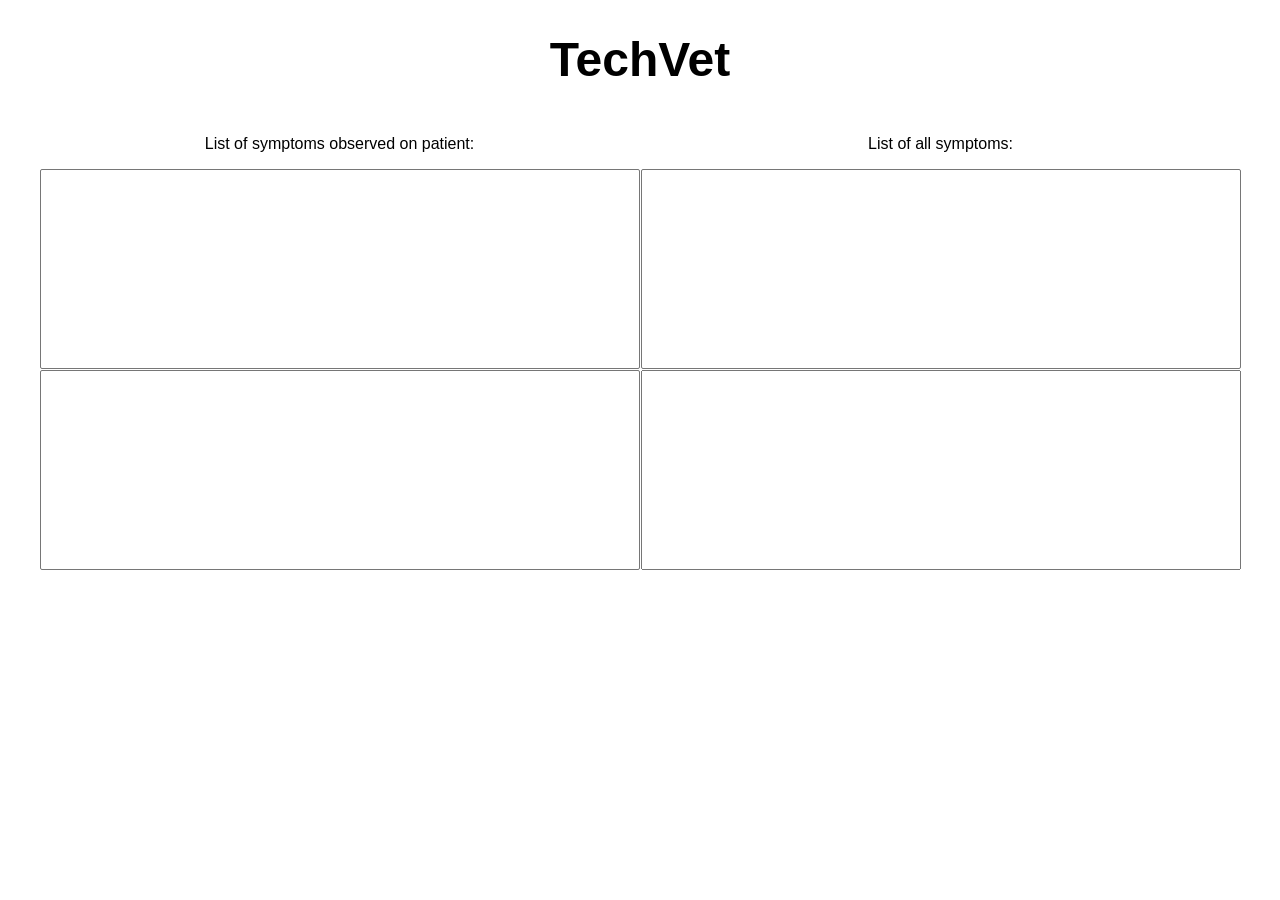
==== index.html @ 87806de2 "[WEB] Now works for mobile as well" ====
<!DOCTYPE html>
<html>
    <head>
        <link rel="stylesheet" href="app.css"/>
    </head>
    <body onload="startUp()">
        <h1>TechVet</h1>

        <style>
        @media only screen and (max-width: 1200px)
        {
            #desktop 
            {
                display: none;
            }
        }

        @media only screen and (min-width: 1000px)
        {
            #mobile
            {
                display: none;
            }
        }
        </style>

        <div id="desktop" class="desktop_page">
            <!-- First column with first and third select elements and the text box -->
            <div class="column">
                <div class="title">
                    <p>List of symptoms observed on patient:</p>
                </div>
                <div class="list">
                    <select name="o_symptoms" id="o_symptoms" multiple></select>
                </div>
                <div class="list">
                    <select name="common_causers" id="common_causers" multiple></select>
                </div>
            </div>
            <!-- Second column with second select element -->
            <div class="column">
                <div class="title">
                    <p>List of all symptoms:</p>
                </div>
                <div class="list">
                    <select name="a_symptoms" id="a_symptoms" multiple></select>
                </div>
                <div class="output">
                    <textarea id="text_output" readonly></textarea>
                </div>
            </div>
        </div>

        <!-- MOBILE -->
        <div id="mobile" class="mobile_page">
            <div class="mobile_column">
                <!-- Second column with second select element -->
                <div class="mobile_title">
                    <p>List of all symptoms:</p>
                </div>
                <div class="mobile_list">
                    <select name="mobile_a_symptoms" id="mobile_a_symptoms" multiple></select>
                </div>
                <div class="mobile_output">
                    <textarea id="mobile_o_symptoms" readonly></textarea>
                </div>
                <div class="mobile_output">
                    <textarea id="mobile_common_causers" readonly></textarea>
                </div>
            </div>
        </div>

    </body>
    <script src="app.js"></script>
</html>
---- app.css ----
/* app.css */
body {
    font-family: Arial, sans-serif;
}

h1 {
    text-align: center;
    font-size:48px;
}

.desktop_page {
    display: flex;
    justify-content: center;
    gap: 1px;
}

.column {
    display: flex;
    flex-direction: column;
    align-items: center;
}

.list select {
    width: 600px;
    height: 200px;
}

.output textarea{
    width: 600px; 
    height: 200px;
    box-sizing: border-box;
    text-align: center;
    overflow-y: auto; /* Add scroll if content overflows */
    resize: none;
}

/* MOBILE */

.mobile_page {
    display: flex;
    justify-content: center;
    gap: 5px;
}

.mobile_column
{
    display: flex;
    flex-direction: column;
    align-items: center;
}

.mobile_title
{
    font-size: 36px;
}

.mobile_list select {
    width: 800px;
    height: 200px;
    text-align: center;
    font-size: 48px;
}

.mobile_output textarea{
    width: 800px; 
    height: 600px;
    box-sizing: border-box;
    text-align: left;
    overflow-y: auto; /* Add scroll if content overflows */
    resize: none;
    font-size: 18px;
}
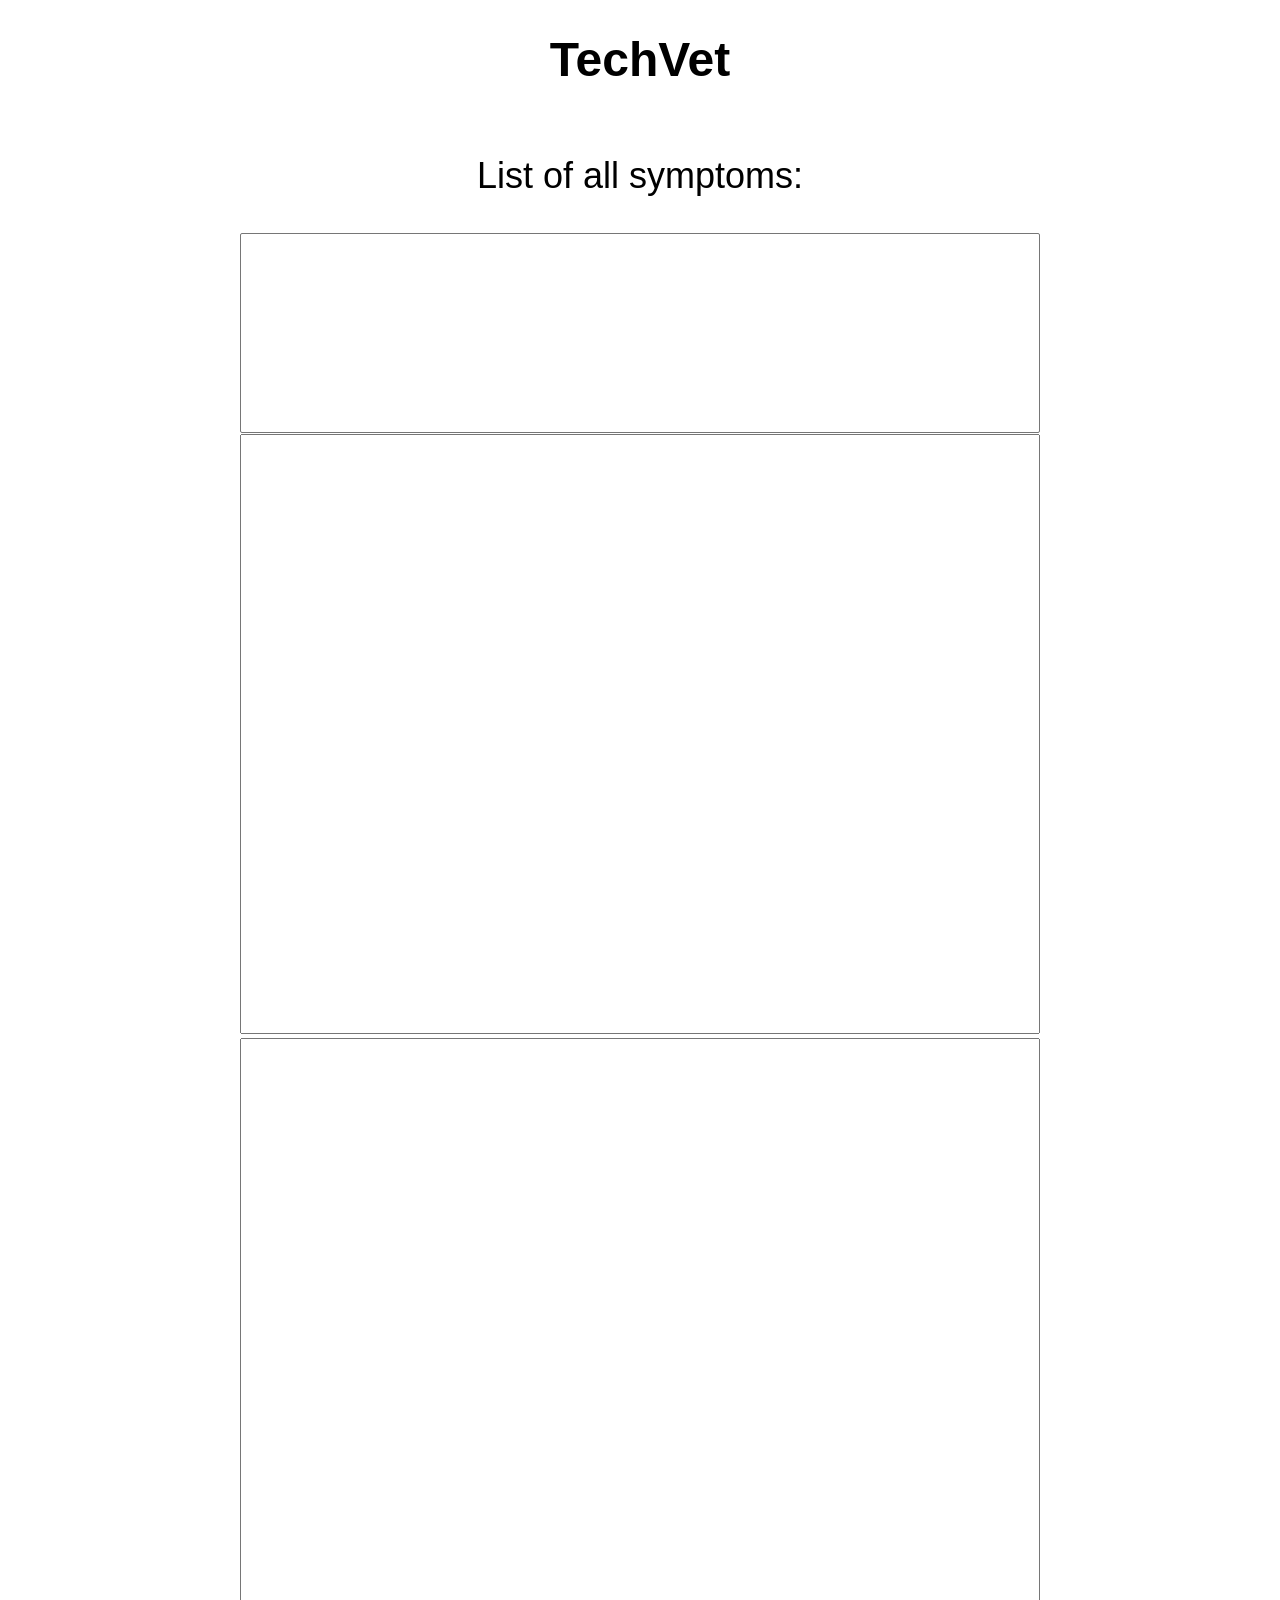
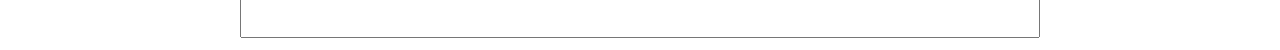
==== commit d2dc3bd6: "Removing desktop version" ====
--- a/index.html
+++ b/index.html
@@ -6,39 +6,9 @@
     <body onload="startUp()">
         <h1>TechVet</h1>
 
-        <style>
-        @media only screen and (max-width: 1200px)
-        {
-            #desktop 
-            {
-                display: none;
-            }
-        }
-
-        @media only screen and (min-width: 1000px)
-        {
-            #mobile
-            {
-                display: none;
-            }
-        }
-        </style>
-
-        <div id="desktop" class="desktop_page">
-            <!-- First column with first and third select elements and the text box -->
+        <div id="page" class="page">
             <div class="column">
-                <div class="title">
-                    <p>List of symptoms observed on patient:</p>
-                </div>
-                <div class="list">
-                    <select name="o_symptoms" id="o_symptoms" multiple></select>
-                </div>
-                <div class="list">
-                    <select name="common_causers" id="common_causers" multiple></select>
-                </div>
-            </div>
-            <!-- Second column with second select element -->
-            <div class="column">
+                <!-- Second column with second select element -->
                 <div class="title">
                     <p>List of all symptoms:</p>
                 </div>
@@ -46,26 +16,10 @@
                     <select name="a_symptoms" id="a_symptoms" multiple></select>
                 </div>
                 <div class="output">
-                    <textarea id="text_output" readonly></textarea>
+                    <textarea id="o_symptoms" readonly></textarea>
                 </div>
-            </div>
-        </div>
-
-        <!-- MOBILE -->
-        <div id="mobile" class="mobile_page">
-            <div class="mobile_column">
-                <!-- Second column with second select element -->
-                <div class="mobile_title">
-                    <p>List of all symptoms:</p>
-                </div>
-                <div class="mobile_list">
-                    <select name="mobile_a_symptoms" id="mobile_a_symptoms" multiple></select>
-                </div>
-                <div class="mobile_output">
-                    <textarea id="mobile_o_symptoms" readonly></textarea>
-                </div>
-                <div class="mobile_output">
-                    <textarea id="mobile_common_causers" readonly></textarea>
+                <div class="output">
+                    <textarea id="common_causers" readonly></textarea>
                 </div>
             </div>
         </div>
--- a/app.css
+++ b/app.css
@@ -8,60 +8,32 @@
     font-size:48px;
 }
 
-.desktop_page {
-    display: flex;
-    justify-content: center;
-    gap: 1px;
-}
-
-.column {
-    display: flex;
-    flex-direction: column;
-    align-items: center;
-}
-
-.list select {
-    width: 600px;
-    height: 200px;
-}
-
-.output textarea{
-    width: 600px; 
-    height: 200px;
-    box-sizing: border-box;
-    text-align: center;
-    overflow-y: auto; /* Add scroll if content overflows */
-    resize: none;
-}
-
-/* MOBILE */
-
-.mobile_page {
+.page {
     display: flex;
     justify-content: center;
     gap: 5px;
 }
 
-.mobile_column
+.column
 {
     display: flex;
     flex-direction: column;
     align-items: center;
 }
 
-.mobile_title
+.title
 {
     font-size: 36px;
 }
 
-.mobile_list select {
+.list select {
     width: 800px;
     height: 200px;
     text-align: center;
     font-size: 48px;
 }
 
-.mobile_output textarea{
+.output textarea{
     width: 800px; 
     height: 600px;
     box-sizing: border-box;
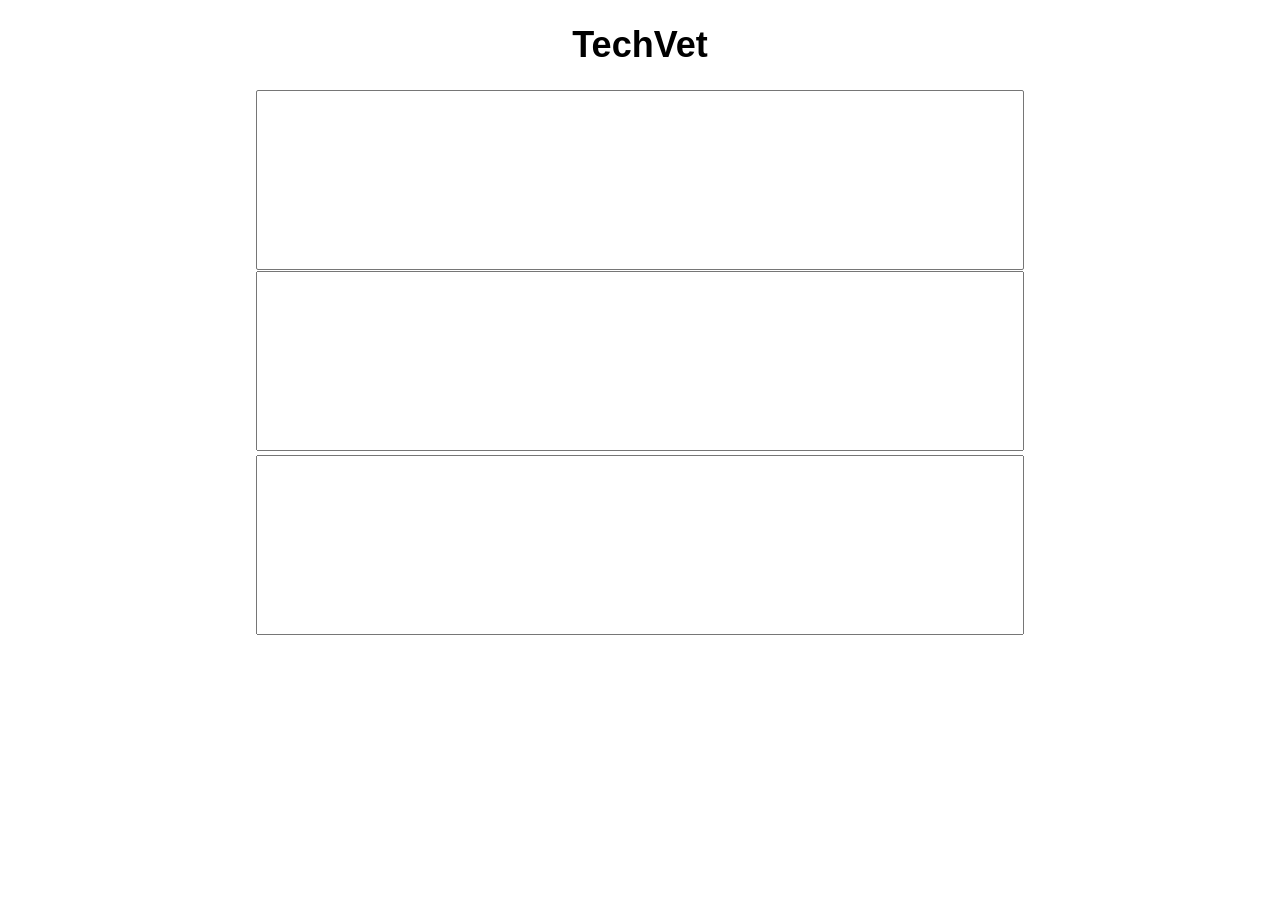
==== commit 9df5cadc: "Cleaned up a bit" ====
--- a/index.html
+++ b/index.html
@@ -1,17 +1,10 @@
 <!DOCTYPE html>
 <html>
-    <head>
-        <link rel="stylesheet" href="app.css"/>
-    </head>
     <body onload="startUp()">
         <h1>TechVet</h1>
 
         <div id="page" class="page">
             <div class="column">
-                <!-- Second column with second select element -->
-                <div class="title">
-                    <p>List of all symptoms:</p>
-                </div>
                 <div class="list">
                     <select name="a_symptoms" id="a_symptoms" multiple></select>
                 </div>
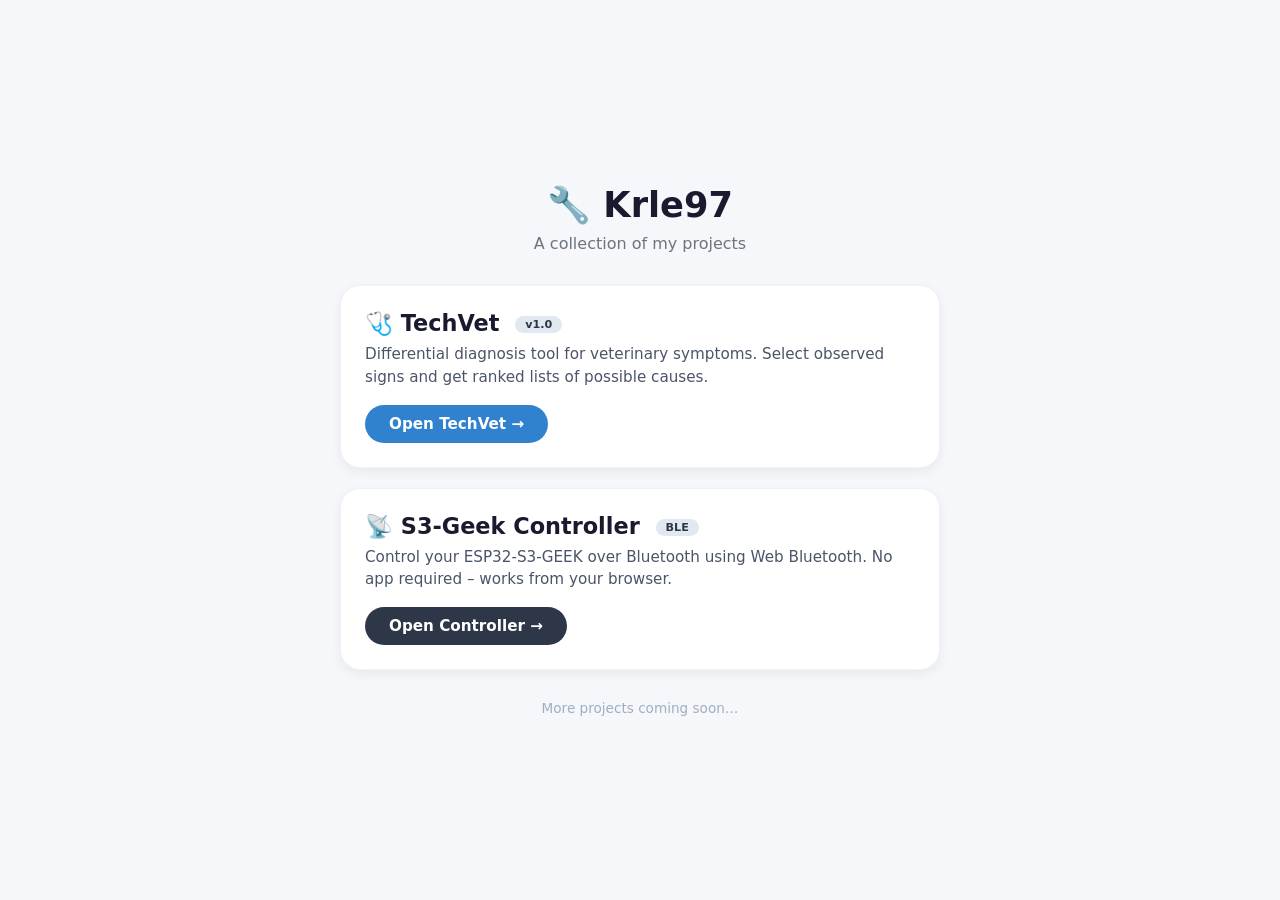
==== commit 59a6d4f7: "Added new project" ====
--- a/index.html
+++ b/index.html
@@ -1,22 +1,132 @@
 <!DOCTYPE html>
-<html>
-    <body onload="startUp()">
-        <h1>TechVet</h1>
+<html lang="en">
+<head>
+  <meta charset="UTF-8" />
+  <meta name="viewport" content="width=device-width, initial-scale=1.0" />
+  <title>Krle97 – Projects</title>
+  <style>
+    * {
+      margin: 0;
+      padding: 0;
+      box-sizing: border-box;
+    }
+    body {
+      font-family: system-ui, -apple-system, sans-serif;
+      background: #f5f7fa;
+      min-height: 100vh;
+      display: flex;
+      justify-content: center;
+      align-items: center;
+      padding: 20px;
+    }
+    .container {
+      max-width: 600px;
+      width: 100%;
+    }
+    h1 {
+      text-align: center;
+      font-size: 2.2rem;
+      font-weight: 700;
+      color: #1a1a2e;
+      margin-bottom: 8px;
+    }
+    .subtitle {
+      text-align: center;
+      color: #6c757d;
+      margin-bottom: 32px;
+      font-size: 1rem;
+    }
+    .project-card {
+      background: #fff;
+      border-radius: 20px;
+      padding: 24px;
+      margin-bottom: 20px;
+      box-shadow: 0 4px 12px rgba(0,0,0,0.06);
+      transition: transform 0.15s, box-shadow 0.15s;
+      border: 1px solid #edf2f7;
+    }
+    .project-card:hover {
+      transform: translateY(-3px);
+      box-shadow: 0 8px 24px rgba(0,0,0,0.10);
+    }
+    .project-card h2 {
+      font-size: 1.4rem;
+      margin-bottom: 6px;
+      color: #1a1a2e;
+    }
+    .project-card p {
+      color: #4a5568;
+      font-size: 0.95rem;
+      line-height: 1.5;
+      margin-bottom: 16px;
+    }
+    .project-card .btn {
+      display: inline-block;
+      background: #2d3748;
+      color: #fff;
+      padding: 10px 24px;
+      border-radius: 30px;
+      text-decoration: none;
+      font-weight: 600;
+      font-size: 0.95rem;
+      transition: background 0.2s;
+    }
+    .project-card .btn:hover {
+      background: #1a202c;
+    }
+    .project-card .btn.blue {
+      background: #3182ce;
+    }
+    .project-card .btn.blue:hover {
+      background: #2b6cb0;
+    }
+    .badge {
+      display: inline-block;
+      background: #e2e8f0;
+      color: #2d3748;
+      font-size: 0.7rem;
+      padding: 2px 10px;
+      border-radius: 20px;
+      font-weight: 600;
+      margin-left: 8px;
+      vertical-align: middle;
+    }
+    footer {
+      text-align: center;
+      font-size: 0.85rem;
+      color: #a0aec0;
+      margin-top: 30px;
+    }
+  </style>
+</head>
+<body>
+  <div class="container">
+    <h1>🔧 Krle97</h1>
+    <p class="subtitle">A collection of my projects</p>
 
-        <div id="page" class="page">
-            <div class="column">
-                <div class="list">
-                    <select name="a_symptoms" id="a_symptoms" multiple></select>
-                </div>
-                <div class="output">
-                    <textarea id="o_symptoms" readonly></textarea>
-                </div>
-                <div class="output">
-                    <textarea id="common_causers" readonly></textarea>
-                </div>
-            </div>
-        </div>
+    <!-- Project 1: TechVet -->
+    <div class="project-card">
+      <h2>🩺 TechVet <span class="badge">v1.0</span></h2>
+      <p>
+        Differential diagnosis tool for veterinary symptoms. Select observed signs
+        and get ranked lists of possible causes.
+      </p>
+      <a href="techvet/index.html" class="btn blue">Open TechVet →</a>
+    </div>
 
-    </body>
-    <script src="app.js"></script>
-</html>
+    <!-- Project 2: S3‑Geek Controller -->
+    <div class="project-card">
+      <h2>📡 S3‑Geek Controller <span class="badge">BLE</span></h2>
+      <p>
+        Control your ESP32‑S3‑GEEK over Bluetooth using Web Bluetooth.
+        No app required – works from your browser.
+      </p>
+      <a href="s3geek/index.html" class="btn">Open Controller →</a>
+    </div>
+
+    <footer>
+      More projects coming soon…
+    </footer>
+  </div>
+</body>
+</html>
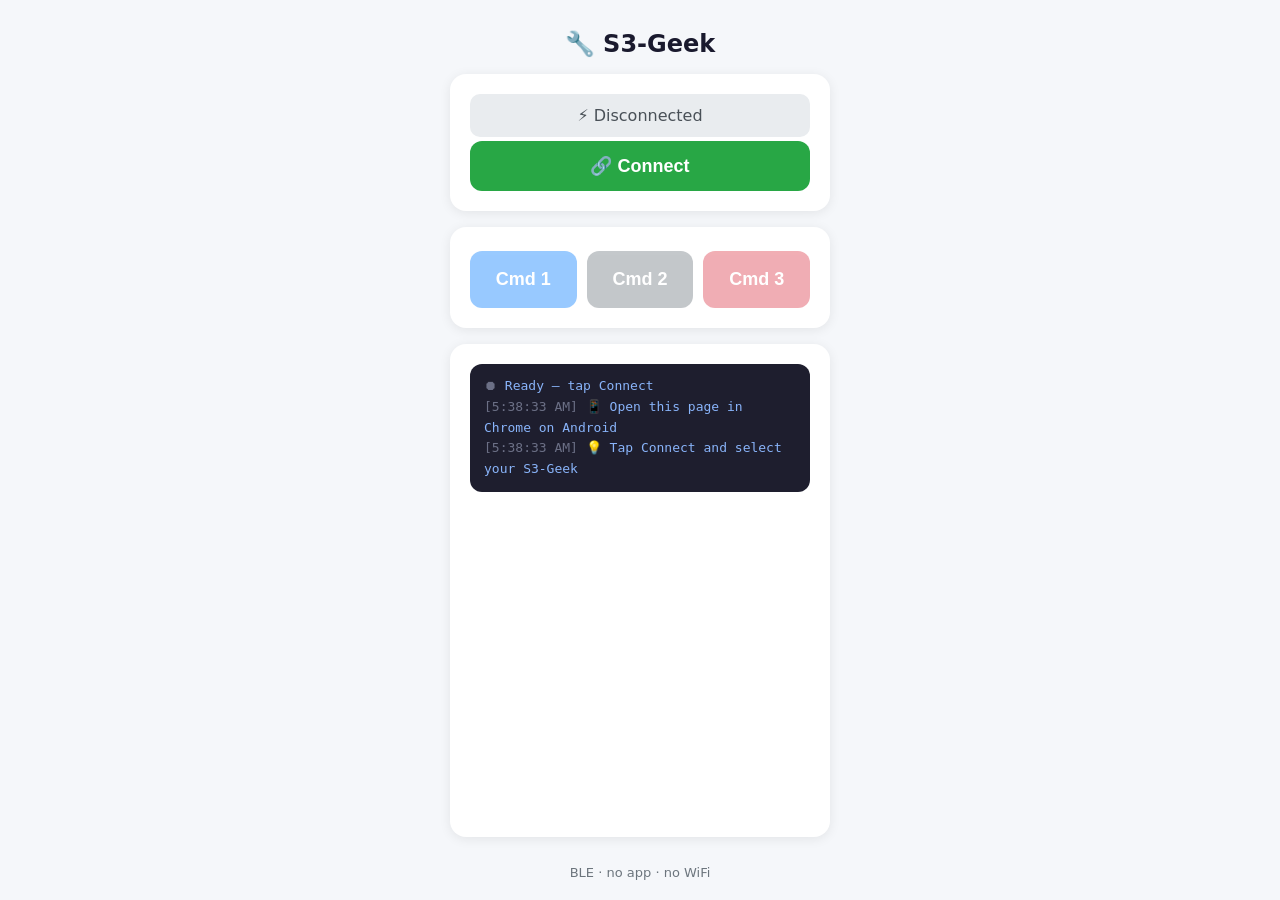
==== commit 2fb90c88: "Root placement" ====
--- a/index.html
+++ b/index.html
@@ -3,130 +3,310 @@
 <head>
   <meta charset="UTF-8" />
   <meta name="viewport" content="width=device-width, initial-scale=1.0" />
-  <title>Krle97 – Projects</title>
+
+  <!-- PWA Manifest (now at root) -->
+  <link rel="manifest" href="/manifest.json" />
+
+  <!-- Apple touch icon -->
+  <link rel="apple-touch-icon" href="data:image/svg+xml,<svg xmlns='http://www.w3.org/2000/svg' viewBox='0 0 100 100'><text y='.9em' font-size='90'>🔧</text></svg>" />
+
+  <title>S3-Geek Controller</title>
   <style>
-    * {
-      margin: 0;
-      padding: 0;
-      box-sizing: border-box;
-    }
+    * { box-sizing: border-box; }
     body {
       font-family: system-ui, -apple-system, sans-serif;
+      max-width: 420px;
+      margin: 0 auto;
+      padding: 20px;
       background: #f5f7fa;
       min-height: 100vh;
       display: flex;
-      justify-content: center;
-      align-items: center;
-      padding: 20px;
-    }
-    .container {
-      max-width: 600px;
-      width: 100%;
+      flex-direction: column;
+      overscroll-behavior: none;
     }
     h1 {
       text-align: center;
-      font-size: 2.2rem;
-      font-weight: 700;
+      font-size: 24px;
+      margin: 10px 0 16px;
       color: #1a1a2e;
-      margin-bottom: 8px;
-    }
-    .subtitle {
+    }
+    .card {
+      background: #ffffff;
+      border-radius: 16px;
+      padding: 20px;
+      box-shadow: 0 2px 12px rgba(0,0,0,0.08);
+      margin-bottom: 16px;
+    }
+    #status {
       text-align: center;
+      padding: 12px;
+      border-radius: 10px;
+      background: #e9ecef;
+      font-weight: 500;
+      color: #495057;
+      transition: 0.2s;
+      margin-bottom: 4px;
+    }
+    #status.connected {
+      background: #d4edda;
+      color: #155724;
+    }
+    #status.error {
+      background: #f8d7da;
+      color: #721c24;
+    }
+    #connectBtn {
+      width: 100%;
+      padding: 14px;
+      font-size: 18px;
+      font-weight: 600;
+      border: none;
+      border-radius: 12px;
+      background: #28a745;
+      color: #fff;
+      cursor: pointer;
+      transition: 0.15s;
+      touch-action: manipulation;
+    }
+    #connectBtn:active { transform: scale(0.97); }
+    #connectBtn:disabled { opacity: 0.5; cursor: not-allowed; }
+    .btn-grid {
+      display: grid;
+      grid-template-columns: 1fr 1fr 1fr;
+      gap: 10px;
+      margin-top: 4px;
+    }
+    .cmd-btn {
+      padding: 18px 0;
+      font-size: 18px;
+      font-weight: 600;
+      border: none;
+      border-radius: 12px;
+      background: #007bff;
+      color: #fff;
+      cursor: pointer;
+      transition: 0.15s;
+      touch-action: manipulation;
+    }
+    .cmd-btn:active { transform: scale(0.95); }
+    .cmd-btn:disabled { opacity: 0.4; cursor: not-allowed; }
+    .cmd-btn:nth-child(2) { background: #6c757d; }
+    .cmd-btn:nth-child(3) { background: #dc3545; }
+    #log {
+      background: #1e1e2e;
+      color: #cdd6f4;
+      padding: 12px 14px;
+      border-radius: 12px;
+      font-family: 'JetBrains Mono', 'Fira Code', monospace;
+      font-size: 13px;
+      max-height: 160px;
+      overflow-y: auto;
+      line-height: 1.6;
+      flex: 1;
+      min-height: 80px;
+    }
+    #log .time { color: #6c7086; }
+    #log .ok { color: #a6e3a1; }
+    #log .err { color: #f38ba8; }
+    #log .info { color: #89b4fa; }
+    .footer {
+      text-align: center;
+      font-size: 13px;
       color: #6c757d;
-      margin-bottom: 32px;
-      font-size: 1rem;
-    }
-    .project-card {
-      background: #fff;
-      border-radius: 20px;
-      padding: 24px;
-      margin-bottom: 20px;
-      box-shadow: 0 4px 12px rgba(0,0,0,0.06);
-      transition: transform 0.15s, box-shadow 0.15s;
-      border: 1px solid #edf2f7;
-    }
-    .project-card:hover {
-      transform: translateY(-3px);
-      box-shadow: 0 8px 24px rgba(0,0,0,0.10);
-    }
-    .project-card h2 {
-      font-size: 1.4rem;
-      margin-bottom: 6px;
+      margin-top: 12px;
+    }
+    #installBanner {
+      display: none;
+      background: #ffc107;
       color: #1a1a2e;
-    }
-    .project-card p {
-      color: #4a5568;
-      font-size: 0.95rem;
-      line-height: 1.5;
-      margin-bottom: 16px;
-    }
-    .project-card .btn {
-      display: inline-block;
-      background: #2d3748;
-      color: #fff;
-      padding: 10px 24px;
-      border-radius: 30px;
-      text-decoration: none;
+      padding: 12px;
+      border-radius: 10px;
+      text-align: center;
       font-weight: 600;
-      font-size: 0.95rem;
-      transition: background 0.2s;
-    }
-    .project-card .btn:hover {
-      background: #1a202c;
-    }
-    .project-card .btn.blue {
-      background: #3182ce;
-    }
-    .project-card .btn.blue:hover {
-      background: #2b6cb0;
-    }
-    .badge {
-      display: inline-block;
-      background: #e2e8f0;
-      color: #2d3748;
-      font-size: 0.7rem;
-      padding: 2px 10px;
-      border-radius: 20px;
-      font-weight: 600;
-      margin-left: 8px;
-      vertical-align: middle;
-    }
-    footer {
-      text-align: center;
-      font-size: 0.85rem;
-      color: #a0aec0;
-      margin-top: 30px;
+      margin-bottom: 12px;
+      font-size: 14px;
     }
   </style>
 </head>
 <body>
-  <div class="container">
-    <h1>🔧 Krle97</h1>
-    <p class="subtitle">A collection of my projects</p>
-
-    <!-- Project 1: TechVet -->
-    <div class="project-card">
-      <h2>🩺 TechVet <span class="badge">v1.0</span></h2>
-      <p>
-        Differential diagnosis tool for veterinary symptoms. Select observed signs
-        and get ranked lists of possible causes.
-      </p>
-      <a href="techvet/index.html" class="btn blue">Open TechVet →</a>
-    </div>
-
-    <!-- Project 2: S3‑Geek Controller -->
-    <div class="project-card">
-      <h2>📡 S3‑Geek Controller <span class="badge">BLE</span></h2>
-      <p>
-        Control your ESP32‑S3‑GEEK over Bluetooth using Web Bluetooth.
-        No app required – works from your browser.
-      </p>
-      <a href="s3geek/index.html" class="btn">Open Controller →</a>
-    </div>
-
-    <footer>
-      More projects coming soon…
-    </footer>
+
+<h1>🔧 S3‑Geek</h1>
+
+<div id="installBanner">📲 Add to Home Screen for fullscreen app experience</div>
+
+<div class="card">
+  <div id="status">⚡ Disconnected</div>
+  <button id="connectBtn">🔗 Connect</button>
+</div>
+
+<div class="card">
+  <div class="btn-grid">
+    <button class="cmd-btn" data-cmd="1">Cmd 1</button>
+    <button class="cmd-btn" data-cmd="2">Cmd 2</button>
+    <button class="cmd-btn" data-cmd="3">Cmd 3</button>
   </div>
+</div>
+
+<div class="card" style="flex:1;">
+  <div id="log"><span class="time">⏺</span> <span class="info">Ready — tap Connect</span></div>
+</div>
+
+<div class="footer">BLE · no app · no WiFi</div>
+
+<script>
+// ============================================================
+//  UUIDs — match your App Inventor / gatt_svr.c exactly
+// ============================================================
+const SERVICE_UUID        = "12345678-1234-1234-1234-123456789abc";
+const CHARACTERISTIC_UUID = "1234abcd-ef01-1234-1234-123456789abc";
+const DEVICE_NAME         = "S3-Geek-Controller";
+
+// ============================================================
+//  PWA detection
+// ============================================================
+const installBanner = document.getElementById('installBanner');
+if (window.matchMedia && window.matchMedia('(display-mode: standalone)').matches) {
+  installBanner.style.display = 'none';
+} else if (/android/i.test(navigator.userAgent)) {
+  installBanner.style.display = 'block';
+}
+
+// ============================================================
+//  DOM refs
+// ============================================================
+const statusEl = document.getElementById('status');
+const logEl    = document.getElementById('log');
+const connectBtn = document.getElementById('connectBtn');
+const cmdBtns    = document.querySelectorAll('.cmd-btn');
+
+let device = null;
+let characteristic = null;
+
+// ============================================================
+//  Log helper
+// ============================================================
+function log(msg, type = 'info') {
+  const time = new Date().toLocaleTimeString();
+  const cls = type === 'ok' ? 'ok' : type === 'err' ? 'err' : 'info';
+  const entry = document.createElement('div');
+  entry.innerHTML = `<span class="time">[${time}]</span> <span class="${cls}">${msg}</span>`;
+  logEl.appendChild(entry);
+  logEl.scrollTop = logEl.scrollHeight;
+}
+
+// ============================================================
+//  Status helper
+// ============================================================
+function setStatus(text, state = '') {
+  statusEl.textContent = text;
+  statusEl.className = state;
+}
+
+// ============================================================
+//  Connect
+// ============================================================
+async function connect() {
+  if (device && device.gatt && device.gatt.connected) {
+    device.gatt.disconnect();
+    return;
+  }
+
+  try {
+    connectBtn.disabled = true;
+    connectBtn.textContent = '⏳ Scanning...';
+    setStatus('🔍 Scanning...', '');
+
+    log('Scanning for ' + DEVICE_NAME + ' ...');
+
+    device = await navigator.bluetooth.requestDevice({
+      filters: [{ name: DEVICE_NAME }],
+      optionalServices: [SERVICE_UUID]
+    });
+
+    log('✅ Found: ' + device.name, 'ok');
+
+    const server = await device.gatt.connect();
+    log('🔗 GATT connected', 'ok');
+
+    const service = await server.getPrimaryService(SERVICE_UUID);
+    log('📡 Service found', 'ok');
+
+    characteristic = await service.getCharacteristic(CHARACTERISTIC_UUID);
+    log('📝 Characteristic found — ready!', 'ok');
+
+    setStatus('✅ Connected to ' + device.name, 'connected');
+    connectBtn.textContent = '🔌 Disconnect';
+    connectBtn.disabled = false;
+
+    cmdBtns.forEach(btn => btn.disabled = false);
+
+    device.addEventListener('gattserverdisconnected', onDisconnect);
+
+  } catch (err) {
+    log('❌ ' + err.message, 'err');
+    setStatus('❌ ' + err.message, 'error');
+    connectBtn.textContent = '🔗 Retry';
+    connectBtn.disabled = false;
+    device = null;
+    characteristic = null;
+  }
+}
+
+function onDisconnect() {
+  log('⚠️ Disconnected', 'err');
+  setStatus('⚡ Disconnected', '');
+  connectBtn.textContent = '🔗 Connect';
+  cmdBtns.forEach(btn => btn.disabled = true);
+  characteristic = null;
+  device = null;
+}
+
+// ============================================================
+//  Send command (single byte)
+// ============================================================
+async function sendCommand(cmdId) {
+  if (!characteristic) {
+    log('⚠️ Not connected — tap Connect first', 'err');
+    return;
+  }
+
+  try {
+    const data = new Uint8Array([cmdId]);
+    await characteristic.writeValue(data);
+    log(`📤 Sent: 0x${cmdId.toString(16).padStart(2, '0')} (${cmdId})`, 'ok');
+  } catch (err) {
+    log('❌ Write failed: ' + err.message, 'err');
+    onDisconnect();
+  }
+}
+
+// ============================================================
+//  Event listeners
+// ============================================================
+connectBtn.addEventListener('click', connect);
+
+cmdBtns.forEach(btn => {
+  btn.addEventListener('click', () => {
+    const cmd = parseInt(btn.dataset.cmd, 10);
+    sendCommand(cmd);
+  });
+});
+
+// ============================================================
+//  Init — disable buttons until connected
+// ============================================================
+cmdBtns.forEach(btn => btn.disabled = true);
+log('📱 Open this page in Chrome on Android');
+log('💡 Tap Connect and select your S3‑Geek');
+
+// ============================================================
+//  Register Service Worker (for PWA offline support)
+// ============================================================
+if ('serviceWorker' in navigator) {
+  navigator.serviceWorker.register('/sw.js')
+    .then(() => console.log('✅ Service Worker registered'))
+    .catch((err) => console.log('⚠️ SW registration failed:', err));
+}
+</script>
 </body>
 </html>
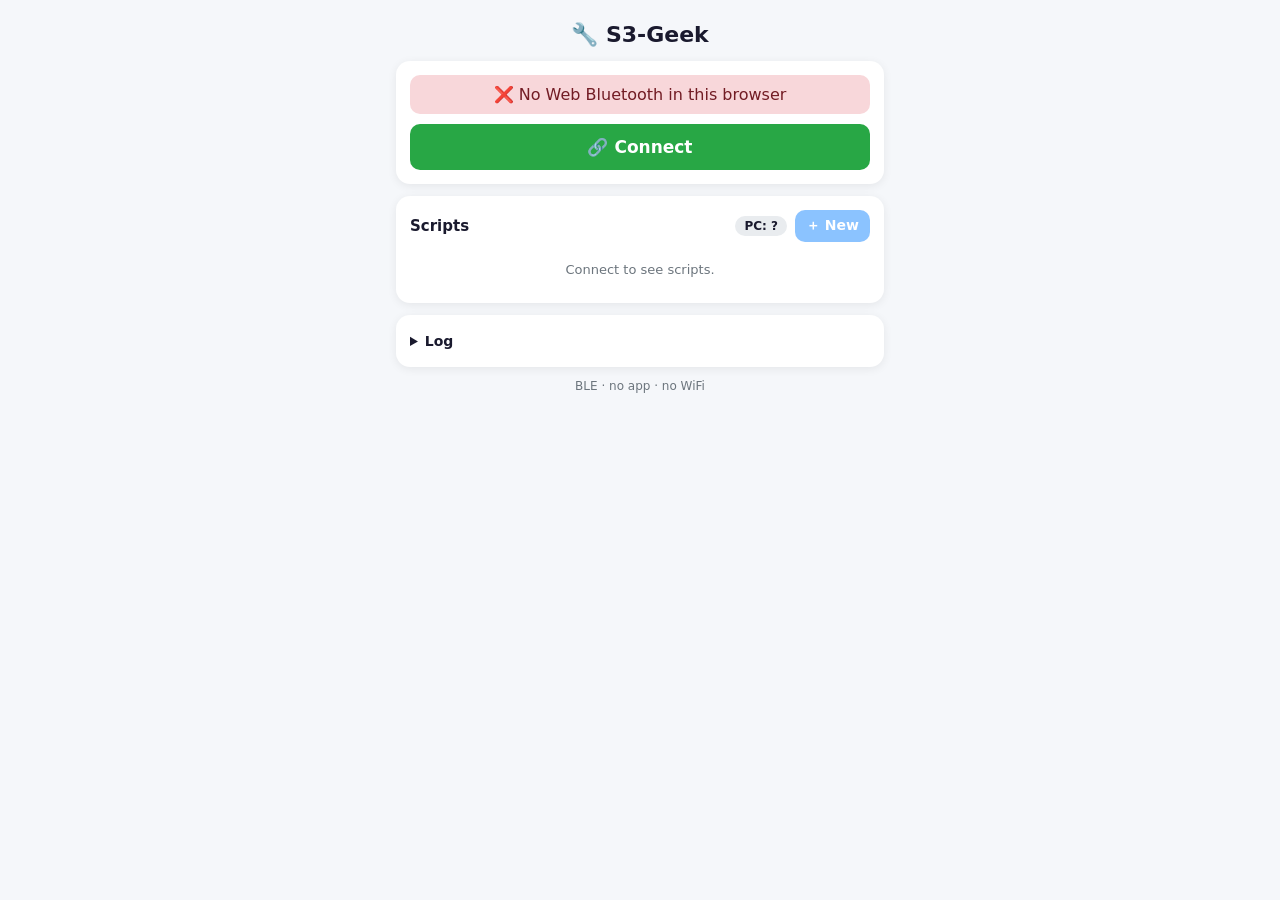
==== commit ee886165: "Update" ====
--- a/index.html
+++ b/index.html
@@ -2,311 +2,753 @@
 <html lang="en">
 <head>
   <meta charset="UTF-8" />
-  <meta name="viewport" content="width=device-width, initial-scale=1.0" />
-
-  <!-- PWA Manifest (now at root) -->
+  <meta name="viewport" content="width=device-width, initial-scale=1.0, viewport-fit=cover" />
   <link rel="manifest" href="/manifest.json" />
-
-  <!-- Apple touch icon -->
   <link rel="apple-touch-icon" href="data:image/svg+xml,<svg xmlns='http://www.w3.org/2000/svg' viewBox='0 0 100 100'><text y='.9em' font-size='90'>🔧</text></svg>" />
-
+  <meta name="theme-color" content="#28a745" />
   <title>S3-Geek Controller</title>
   <style>
+    :root {
+      --bg: #f5f7fa;
+      --card: #ffffff;
+      --text: #1a1a2e;
+      --muted: #6c757d;
+      --border: #e3e7ee;
+      --primary: #007bff;
+      --green: #28a745;
+      --red: #dc3545;
+      --chip: #e9ecef;
+      --ok-bg: #d4edda;  --ok-fg: #155724;
+      --err-bg: #f8d7da; --err-fg: #721c24;
+      --code-bg: #1e1e2e; --code-fg: #cdd6f4;
+    }
+    @media (prefers-color-scheme: dark) {
+      :root {
+        --bg: #12131a;
+        --card: #1c1e27;
+        --text: #e6e8ef;
+        --muted: #9aa0ad;
+        --border: #2c2f3b;
+        --chip: #2a2d39;
+        --ok-bg: #173b24;  --ok-fg: #a6e3a1;
+        --err-bg: #43191f; --err-fg: #f5a3ad;
+      }
+    }
     * { box-sizing: border-box; }
     body {
       font-family: system-ui, -apple-system, sans-serif;
-      max-width: 420px;
+      max-width: 520px;
       margin: 0 auto;
-      padding: 20px;
-      background: #f5f7fa;
-      min-height: 100vh;
-      display: flex;
-      flex-direction: column;
+      padding: 16px 16px 40px;
+      background: var(--bg);
+      color: var(--text);
       overscroll-behavior: none;
     }
-    h1 {
-      text-align: center;
-      font-size: 24px;
-      margin: 10px 0 16px;
-      color: #1a1a2e;
-    }
+    h1 { text-align: center; font-size: 22px; margin: 6px 0 14px; }
+    h2 { font-size: 15px; margin: 0; }
+    button {
+      font: inherit;
+      font-weight: 600;
+      border: none;
+      border-radius: 10px;
+      padding: 10px 14px;
+      background: var(--primary);
+      color: #fff;
+      cursor: pointer;
+      touch-action: manipulation;
+    }
+    button:active { transform: scale(0.97); }
+    button:disabled { opacity: 0.45; cursor: not-allowed; transform: none; }
+    button.secondary { background: var(--chip); color: var(--text); }
+    button.danger { background: var(--red); }
+    button.green { background: var(--green); }
+    button.small { padding: 7px 11px; font-size: 14px; }
     .card {
-      background: #ffffff;
-      border-radius: 16px;
-      padding: 20px;
-      box-shadow: 0 2px 12px rgba(0,0,0,0.08);
-      margin-bottom: 16px;
+      background: var(--card);
+      border-radius: 14px;
+      padding: 14px;
+      box-shadow: 0 2px 10px rgba(0,0,0,0.07);
+      margin-bottom: 12px;
     }
     #status {
       text-align: center;
-      padding: 12px;
+      padding: 10px;
       border-radius: 10px;
-      background: #e9ecef;
+      background: var(--chip);
       font-weight: 500;
-      color: #495057;
-      transition: 0.2s;
-      margin-bottom: 4px;
-    }
-    #status.connected {
-      background: #d4edda;
-      color: #155724;
-    }
-    #status.error {
-      background: #f8d7da;
-      color: #721c24;
-    }
-    #connectBtn {
+      margin-bottom: 10px;
+    }
+    #status.connected { background: var(--ok-bg); color: var(--ok-fg); }
+    #status.error { background: var(--err-bg); color: var(--err-fg); }
+    #connectBtn { width: 100%; padding: 13px; font-size: 17px; background: var(--green); }
+    .row { display: flex; align-items: center; gap: 8px; }
+    .spread { justify-content: space-between; }
+    .wrap { flex-wrap: wrap; }
+    .muted { color: var(--muted); font-size: 13px; }
+    .chip {
+      display: inline-block;
+      padding: 3px 9px;
+      border-radius: 999px;
+      font-size: 12px;
+      font-weight: 600;
+      background: var(--chip);
+      color: var(--text);
+      white-space: nowrap;
+    }
+    .chip.usb-on { background: var(--ok-bg); color: var(--ok-fg); }
+    .chip.usb-off { background: var(--err-bg); color: var(--err-fg); }
+    .chip.waiting { background: #cfe2ff; color: #084298; }
+    .chip.running { background: #fff3cd; color: #7a5a00; }
+    .chip.paused { background: #ffe5cc; color: #8a4500; }
+    .chip.error, .chip.stopped { background: var(--err-bg); color: var(--err-fg); }
+    .chip.done { background: var(--ok-bg); color: var(--ok-fg); }
+    @media (prefers-color-scheme: dark) {
+      .chip.waiting { background: #1d3357; color: #a9c8ff; }
+      .chip.running { background: #4a3d0f; color: #ffe08a; }
+      .chip.paused { background: #4a2e12; color: #ffc690; }
+    }
+    .script { border-top: 1px solid var(--border); padding: 12px 0 4px; }
+    .script:first-child { border-top: none; padding-top: 4px; }
+    .script .name { font-weight: 700; font-size: 16px; word-break: break-all; }
+    .script .countdown { font-variant-numeric: tabular-nums; font-size: 22px; font-weight: 600; margin: 4px 0 2px; }
+    .script .actions { margin-top: 8px; }
+    .script .err { color: var(--err-fg); background: var(--err-bg); border-radius: 8px; padding: 6px 8px; font-size: 13px; margin-top: 6px; }
+    #empty { text-align: center; padding: 12px 0; }
+    #editor[hidden], #main[hidden] { display: none; }
+    label { font-size: 13px; color: var(--muted); display: block; margin: 8px 0 4px; }
+    input[type=text], textarea {
       width: 100%;
-      padding: 14px;
-      font-size: 18px;
-      font-weight: 600;
-      border: none;
-      border-radius: 12px;
-      background: #28a745;
-      color: #fff;
-      cursor: pointer;
-      transition: 0.15s;
-      touch-action: manipulation;
-    }
-    #connectBtn:active { transform: scale(0.97); }
-    #connectBtn:disabled { opacity: 0.5; cursor: not-allowed; }
-    .btn-grid {
-      display: grid;
-      grid-template-columns: 1fr 1fr 1fr;
-      gap: 10px;
-      margin-top: 4px;
-    }
-    .cmd-btn {
-      padding: 18px 0;
-      font-size: 18px;
-      font-weight: 600;
-      border: none;
-      border-radius: 12px;
-      background: #007bff;
-      color: #fff;
-      cursor: pointer;
-      transition: 0.15s;
-      touch-action: manipulation;
-    }
-    .cmd-btn:active { transform: scale(0.95); }
-    .cmd-btn:disabled { opacity: 0.4; cursor: not-allowed; }
-    .cmd-btn:nth-child(2) { background: #6c757d; }
-    .cmd-btn:nth-child(3) { background: #dc3545; }
+      font: inherit;
+      color: var(--text);
+      background: var(--bg);
+      border: 1px solid var(--border);
+      border-radius: 10px;
+      padding: 10px;
+    }
+    textarea {
+      font-family: 'JetBrains Mono', 'Fira Code', ui-monospace, monospace;
+      font-size: 14px;
+      line-height: 1.5;
+      min-height: 300px;
+      resize: vertical;
+      white-space: pre;
+      overflow-x: auto;
+    }
+    #editError { display: none; margin-top: 8px; padding: 8px 10px; border-radius: 8px; background: var(--err-bg); color: var(--err-fg); font-size: 14px; }
+    details summary { cursor: pointer; font-weight: 600; font-size: 14px; padding: 4px 0; }
+    .help { font-size: 13px; line-height: 1.6; }
+    .help code, .help pre { font-family: ui-monospace, monospace; background: var(--chip); border-radius: 5px; padding: 1px 5px; }
+    .help pre { padding: 8px; overflow-x: auto; }
     #log {
-      background: #1e1e2e;
-      color: #cdd6f4;
-      padding: 12px 14px;
-      border-radius: 12px;
-      font-family: 'JetBrains Mono', 'Fira Code', monospace;
-      font-size: 13px;
-      max-height: 160px;
+      background: var(--code-bg);
+      color: var(--code-fg);
+      padding: 10px 12px;
+      border-radius: 10px;
+      font-family: 'JetBrains Mono', 'Fira Code', ui-monospace, monospace;
+      font-size: 12px;
+      max-height: 200px;
       overflow-y: auto;
-      line-height: 1.6;
-      flex: 1;
-      min-height: 80px;
+      line-height: 1.5;
+      margin-top: 8px;
+      word-break: break-all;
     }
     #log .time { color: #6c7086; }
     #log .ok { color: #a6e3a1; }
     #log .err { color: #f38ba8; }
     #log .info { color: #89b4fa; }
-    .footer {
-      text-align: center;
-      font-size: 13px;
-      color: #6c757d;
-      margin-top: 12px;
-    }
-    #installBanner {
-      display: none;
-      background: #ffc107;
-      color: #1a1a2e;
-      padding: 12px;
-      border-radius: 10px;
-      text-align: center;
-      font-weight: 600;
-      margin-bottom: 12px;
-      font-size: 14px;
-    }
+    .footer { text-align: center; font-size: 12px; color: var(--muted); margin-top: 10px; }
   </style>
 </head>
 <body>
 
 <h1>🔧 S3‑Geek</h1>
-
-<div id="installBanner">📲 Add to Home Screen for fullscreen app experience</div>
 
 <div class="card">
   <div id="status">⚡ Disconnected</div>
   <button id="connectBtn">🔗 Connect</button>
 </div>
 
-<div class="card">
-  <div class="btn-grid">
-    <button class="cmd-btn" data-cmd="1">Cmd 1</button>
-    <button class="cmd-btn" data-cmd="2">Cmd 2</button>
-    <button class="cmd-btn" data-cmd="3">Cmd 3</button>
+<!-- ======================= Script list ======================= -->
+<div id="main">
+  <div class="card">
+    <div class="row spread" style="margin-bottom:8px">
+      <h2>Scripts</h2>
+      <div class="row">
+        <span id="usbChip" class="chip">PC: ?</span>
+        <button id="newBtn" class="small" disabled>＋ New</button>
+      </div>
+    </div>
+    <div id="scripts"></div>
+    <div id="empty" class="muted">Connect to see scripts.</div>
   </div>
 </div>
 
-<div class="card" style="flex:1;">
-  <div id="log"><span class="time">⏺</span> <span class="info">Ready — tap Connect</span></div>
+<!-- ======================= Editor ======================= -->
+<div id="editor" hidden>
+  <div class="card">
+    <div class="row spread">
+      <h2 id="editTitle">Edit script</h2>
+      <span id="editBytes" class="muted"></span>
+    </div>
+    <label for="editName">Name (a–z, 0–9, _ -, max 15)</label>
+    <input id="editName" type="text" autocapitalize="off" autocomplete="off" autocorrect="off" spellcheck="false" maxlength="15" />
+    <label for="editSource">Script</label>
+    <textarea id="editSource" autocapitalize="off" autocomplete="off" autocorrect="off" spellcheck="false"></textarea>
+    <div id="editError"></div>
+    <div class="row wrap" style="margin-top:10px">
+      <button id="saveBtn" class="green">💾 Save</button>
+      <button id="cancelBtn" class="secondary">Cancel</button>
+      <span style="flex:1"></span>
+      <button id="deleteBtn" class="danger">🗑 Delete</button>
+    </div>
+  </div>
+
+  <div class="card">
+    <details>
+      <summary>Script language</summary>
+      <div class="help">
+        <p><b>Schedule</b> (one line, optional):<br>
+          <code>@every 3m</code> run repeatedly ·
+          <code>@after 8h</code> run once ·
+          <code>@manual</code> only with “Run” (default) ·
+          <code>@disabled</code> never scheduled</p>
+        <p><b>Commands</b>:<br>
+          <code>KEY GUI R</code> press keys together (modifiers + up to 6 keys)<br>
+          <code>TEXT hello world</code> type the rest of the line (US layout, ASCII)<br>
+          <code>DELAY 300</code> wait; plain = ms, or <code>2s</code>, <code>1m</code><br>
+          <code>REPEAT 3</code> … <code>END</code> repeat a block<br>
+          <code># comment</code></p>
+        <p><b>Durations</b>: <code>ms s m h</code>, combined like <code>1h30m</code>. For <code>@every/@after</code> a plain number is seconds.</p>
+        <p><b>Keys</b>: letters/digits/symbols (<code>r</code>, <code>5</code>, <code>/</code>), <code>ENTER ESC TAB SPACE BACKSPACE DELETE INSERT HOME END PAGEUP PAGEDOWN UP DOWN LEFT RIGHT F1–F12 NUMLOCK CAPSLOCK SCROLLLOCK PRINTSCREEN PAUSE MENU</code><br>
+        <b>Modifiers</b>: <code>CTRL SHIFT ALT GUI</code> (=<code>WIN</code>), <code>RCTRL RSHIFT RALT RGUI</code></p>
+        <p>Example:</p>
+<pre>@after 30s
+KEY GUI R
+DELAY 300
+TEXT notepad
+KEY ENTER
+DELAY 1s
+TEXT Hello!</pre>
+        <p>Start/Stop/Pause only last until the PC is unplugged. Use <code>@disabled</code> to switch a script off permanently.</p>
+      </div>
+    </details>
+  </div>
+</div>
+
+<div class="card">
+  <details>
+    <summary>Log</summary>
+    <div id="log"></div>
+  </details>
 </div>
 
 <div class="footer">BLE · no app · no WiFi</div>
 
 <script>
 // ============================================================
-//  UUIDs — match your App Inventor / gatt_svr.c exactly
+//  BLE protocol (see LazyPeon main/ble/ble_protocol.hpp)
 // ============================================================
-const SERVICE_UUID        = "12345678-1234-1234-1234-123456789abc";
-const CHARACTERISTIC_UUID = "1234abcd-ef01-1234-1234-123456789abc";
-const DEVICE_NAME         = "S3-Geek-Controller";
-
-// ============================================================
-//  PWA detection
-// ============================================================
-const installBanner = document.getElementById('installBanner');
-if (window.matchMedia && window.matchMedia('(display-mode: standalone)').matches) {
-  installBanner.style.display = 'none';
-} else if (/android/i.test(navigator.userAgent)) {
-  installBanner.style.display = 'block';
-}
-
-// ============================================================
-//  DOM refs
-// ============================================================
-const statusEl = document.getElementById('status');
-const logEl    = document.getElementById('log');
-const connectBtn = document.getElementById('connectBtn');
-const cmdBtns    = document.querySelectorAll('.cmd-btn');
-
-let device = null;
-let characteristic = null;
-
-// ============================================================
-//  Log helper
-// ============================================================
+const SERVICE_UUID = "12345678-1234-1234-1234-123456789abc";
+const RX_UUID      = "1234abcd-ef01-1234-1234-123456789abc"; // phone -> device
+const TX_UUID      = "1234abce-ef01-1234-1234-123456789abc"; // device -> phone (notify)
+const DEVICE_NAME  = "S3-Geek-Controller";
+const PROTO        = 1;
+const WRITE_CHUNK  = 180;   // bytes per BLE write
+const REQ_TIMEOUT  = 20000; // ms
+
+const $ = (id) => document.getElementById(id);
+const statusEl = $('status'), connectBtn = $('connectBtn'), logEl = $('log');
+const scriptsEl = $('scripts'), emptyEl = $('empty'), usbChip = $('usbChip'), newBtn = $('newBtn');
+const mainEl = $('main'), editorEl = $('editor');
+const editTitle = $('editTitle'), editName = $('editName'), editSource = $('editSource');
+const editError = $('editError'), editBytes = $('editBytes');
+const saveBtn = $('saveBtn'), cancelBtn = $('cancelBtn'), deleteBtn = $('deleteBtn');
+
+const enc = new TextEncoder();
+let device = null, rxChar = null, txChar = null;
+let decoder = null, lineBuf = '';
+let nextId = 1;
+const pending = new Map();
+let writeChain = Promise.resolve();
+
+let limits = { maxScripts: 16, maxSource: 4096, maxName: 15 };
+let state = { usb: false, scripts: [], receivedAt: 0 };
+let editing = null; // { name, original, isNew }
+
+// ------------------------------------------------------------ log
 function log(msg, type = 'info') {
   const time = new Date().toLocaleTimeString();
-  const cls = type === 'ok' ? 'ok' : type === 'err' ? 'err' : 'info';
   const entry = document.createElement('div');
-  entry.innerHTML = `<span class="time">[${time}]</span> <span class="${cls}">${msg}</span>`;
+  const t = document.createElement('span'); t.className = 'time'; t.textContent = `[${time}] `;
+  const m = document.createElement('span'); m.className = type; m.textContent = msg;
+  entry.append(t, m);
   logEl.appendChild(entry);
+  while (logEl.childNodes.length > 200) logEl.removeChild(logEl.firstChild);
   logEl.scrollTop = logEl.scrollHeight;
 }
 
-// ============================================================
-//  Status helper
-// ============================================================
-function setStatus(text, state = '') {
+function setStatus(text, cls = '') {
   statusEl.textContent = text;
-  statusEl.className = state;
-}
-
-// ============================================================
-//  Connect
-// ============================================================
+  statusEl.className = cls;
+}
+
+// ------------------------------------------------------------ transport
+function sendLine(obj) {
+  const data = enc.encode(JSON.stringify(obj) + '\n');
+  const job = writeChain.then(async () => {
+    if (!rxChar) throw new Error('Not connected');
+    for (let off = 0; off < data.length; off += WRITE_CHUNK) {
+      await rxChar.writeValueWithResponse(data.slice(off, off + WRITE_CHUNK));
+    }
+  });
+  writeChain = job.catch(() => {}); // keep the chain alive after a failure
+  return job;
+}
+
+function request(cmd, args = {}) {
+  const id = nextId++;
+  return new Promise((resolve, reject) => {
+    const timer = setTimeout(() => {
+      pending.delete(id);
+      reject(new Error(`${cmd}: no reply`));
+    }, REQ_TIMEOUT);
+    pending.set(id, { resolve, reject, timer, cmd });
+    sendLine({ id, cmd, ...args }).catch((e) => {
+      clearTimeout(timer);
+      pending.delete(id);
+      reject(e);
+    });
+  });
+}
+
+function onNotify(event) {
+  lineBuf += decoder.decode(event.target.value, { stream: true });
+  let i;
+  while ((i = lineBuf.indexOf('\n')) >= 0) {
+    const line = lineBuf.slice(0, i);
+    lineBuf = lineBuf.slice(i + 1);
+    if (line.trim()) handleMessage(line);
+  }
+}
+
+function handleMessage(line) {
+  let msg;
+  try { msg = JSON.parse(line); } catch { log('Bad message from device', 'err'); return; }
+
+  if (msg.evt === 'status') {
+    applyStatus(msg);
+    return;
+  }
+  const p = pending.get(msg.id);
+  if (!p) return;
+  pending.delete(msg.id);
+  clearTimeout(p.timer);
+  if (msg.ok) p.resolve(msg);
+  else p.reject(new Error(msg.error || 'failed'));
+}
+
+function failAllPending(reason) {
+  for (const [, p] of pending) { clearTimeout(p.timer); p.reject(new Error(reason)); }
+  pending.clear();
+}
+
+// ------------------------------------------------------------ connect
 async function connect() {
-  if (device && device.gatt && device.gatt.connected) {
+  if (device && device.gatt.connected) {
     device.gatt.disconnect();
     return;
   }
-
+  if (!navigator.bluetooth) {
+    setStatus('❌ Web Bluetooth not available (needs Chrome + https or localhost)', 'error');
+    return;
+  }
   try {
     connectBtn.disabled = true;
-    connectBtn.textContent = '⏳ Scanning...';
-    setStatus('🔍 Scanning...', '');
-
-    log('Scanning for ' + DEVICE_NAME + ' ...');
-
-    device = await navigator.bluetooth.requestDevice({
-      filters: [{ name: DEVICE_NAME }],
-      optionalServices: [SERVICE_UUID]
-    });
-
-    log('✅ Found: ' + device.name, 'ok');
+    connectBtn.textContent = '⏳ Connecting…';
+    setStatus('🔍 Scanning…');
+
+    if (!device) {
+      device = await navigator.bluetooth.requestDevice({
+        filters: [{ name: DEVICE_NAME }],
+        optionalServices: [SERVICE_UUID],
+      });
+      device.addEventListener('gattserverdisconnected', onDisconnect);
+    }
+    log('Found ' + device.name, 'ok');
 
     const server = await device.gatt.connect();
-    log('🔗 GATT connected', 'ok');
-
     const service = await server.getPrimaryService(SERVICE_UUID);
-    log('📡 Service found', 'ok');
-
-    characteristic = await service.getCharacteristic(CHARACTERISTIC_UUID);
-    log('📝 Characteristic found — ready!', 'ok');
+    rxChar = await service.getCharacteristic(RX_UUID);
+    try {
+      txChar = await service.getCharacteristic(TX_UUID);
+    } catch {
+      throw new Error('Device firmware is too old (no TX characteristic) — flash the new firmware');
+    }
+    decoder = new TextDecoder();
+    lineBuf = '';
+    writeChain = Promise.resolve();
+    txChar.addEventListener('characteristicvaluechanged', onNotify);
+
+    // The device requires a paired (passkey) link. On first connect Android shows a
+    // pairing prompt: enter the 6-digit code from the device's display. Until pairing
+    // finishes, these calls fail, so keep retrying for a while.
+    setStatus('🔐 If asked, enter the 6-digit code shown on the device');
+    await untilPaired(() => txChar.startNotifications());
+    const hello = await untilPaired(() => request('hello'));
+    if (hello.proto !== PROTO) log(`Protocol ${hello.proto}, page expects ${PROTO}`, 'err');
+    limits = { maxScripts: hello.maxScripts, maxSource: hello.maxSource, maxName: hello.maxName };
 
     setStatus('✅ Connected to ' + device.name, 'connected');
     connectBtn.textContent = '🔌 Disconnect';
     connectBtn.disabled = false;
-
-    cmdBtns.forEach(btn => btn.disabled = false);
-
-    device.addEventListener('gattserverdisconnected', onDisconnect);
-
+    newBtn.disabled = false;
+    await refresh();
   } catch (err) {
-    log('❌ ' + err.message, 'err');
+    log(err.message, 'err');
     setStatus('❌ ' + err.message, 'error');
-    connectBtn.textContent = '🔗 Retry';
+    if (err.name === 'NotFoundError') device = null; // chooser cancelled
+    connectBtn.textContent = device ? '🔁 Reconnect' : '🔗 Connect';
     connectBtn.disabled = false;
-    device = null;
-    characteristic = null;
-  }
+    rxChar = txChar = null;
+    if (device && device.gatt.connected) device.gatt.disconnect();
+  }
+}
+
+const sleep = (ms) => new Promise((r) => setTimeout(r, ms));
+
+async function untilPaired(fn) {
+  const deadline = Date.now() + 90000;
+  let lastErr;
+  while (Date.now() < deadline) {
+    if (!device || !device.gatt.connected) break;
+    try {
+      return await fn();
+    } catch (e) {
+      lastErr = e;
+      await sleep(1500);
+    }
+  }
+  throw new Error('Pairing failed or timed out. If the device was reflashed/erased, remove "' +
+                  DEVICE_NAME + '" in Android Bluetooth settings and connect again.' +
+                  (lastErr ? ` (${lastErr.message})` : ''));
 }
 
 function onDisconnect() {
-  log('⚠️ Disconnected', 'err');
-  setStatus('⚡ Disconnected', '');
-  connectBtn.textContent = '🔗 Connect';
-  cmdBtns.forEach(btn => btn.disabled = true);
-  characteristic = null;
-  device = null;
-}
-
-// ============================================================
-//  Send command (single byte)
-// ============================================================
-async function sendCommand(cmdId) {
-  if (!characteristic) {
-    log('⚠️ Not connected — tap Connect first', 'err');
+  log('Disconnected', 'err');
+  setStatus('⚡ Disconnected — tap Reconnect');
+  connectBtn.textContent = '🔁 Reconnect';
+  connectBtn.disabled = false;
+  newBtn.disabled = true;
+  rxChar = txChar = null;
+  failAllPending('disconnected');
+  state = { usb: false, scripts: [], receivedAt: 0 };
+  if (editing) closeEditor();
+  render();
+}
+
+// ------------------------------------------------------------ state
+async function refresh() {
+  try {
+    applyStatus(await request('list'));
+  } catch (e) { log('list: ' + e.message, 'err'); }
+}
+
+function applyStatus(msg) {
+  state = { usb: !!msg.usb, scripts: msg.scripts || [], receivedAt: Date.now() };
+  render();
+}
+
+function fmt(sec) {
+  sec = Math.max(0, Math.round(sec));
+  const h = Math.floor(sec / 3600), m = Math.floor((sec % 3600) / 60), s = sec % 60;
+  if (h) return `${h}h ${String(m).padStart(2, '0')}m ${String(s).padStart(2, '0')}s`;
+  if (m) return `${m}m ${String(s).padStart(2, '0')}s`;
+  return `${s}s`;
+}
+
+function scheduleText(s) {
+  if (s.schedule === 'every') return `every ${fmt(s.period)}`;
+  if (s.schedule === 'after') return `once, ${fmt(s.period)} after connect`;
+  if (s.schedule === 'manual') return 'manual';
+  return 'invalid';
+}
+
+// Seconds left right now, counted down locally from the last status.
+function liveRemaining(s) {
+  if (s.state !== 'waiting' && s.state !== 'running') return s.remaining;
+  if (!state.usb) return s.remaining;
+  const elapsed = (Date.now() - state.receivedAt) / 1000;
+  return Math.max(0, s.remaining - elapsed);
+}
+
+function countdownText(s) {
+  switch (s.state) {
+    case 'waiting': return fmt(liveRemaining(s));
+    case 'running': return 'running…';
+    case 'paused': return '⏸ ' + fmt(s.remaining);
+    case 'stopped': return 'stopped';
+    case 'done': return 'done ✓';
+    case 'manual': return '—';
+    case 'disabled': return 'disabled';
+    case 'error': return 'error';
+    default: return s.state;
+  }
+}
+
+// ------------------------------------------------------------ render
+function button(label, cls, onClick) {
+  const b = document.createElement('button');
+  b.className = 'small ' + (cls || '');
+  b.textContent = label;
+  b.addEventListener('click', async () => {
+    b.disabled = true;
+    try { await onClick(); } finally { b.disabled = false; }
+  });
+  return b;
+}
+
+async function control(cmd, name) {
+  try {
+    await request(cmd, { name });
+    log(`${cmd} ${name}`, 'ok');
+  } catch (e) {
+    log(`${cmd} ${name}: ${e.message}`, 'err');
+    alert(`${cmd} failed: ${e.message}`);
+  }
+  refresh();
+}
+
+function render() {
+  if (!rxChar) {
+    usbChip.className = 'chip';
+    usbChip.textContent = 'PC: ?';
+  } else {
+    usbChip.textContent = state.usb ? 'PC: connected' : 'PC: not connected';
+    usbChip.className = 'chip ' + (state.usb ? 'usb-on' : 'usb-off');
+  }
+
+  scriptsEl.replaceChildren();
+  if (!rxChar) {
+    emptyEl.textContent = 'Connect to see scripts.';
+    emptyEl.style.display = '';
     return;
   }
-
+  if (!state.scripts.length) {
+    emptyEl.textContent = 'No scripts yet — tap “＋ New”.';
+    emptyEl.style.display = '';
+    return;
+  }
+  emptyEl.style.display = 'none';
+
+  for (const s of state.scripts) {
+    const el = document.createElement('div');
+    el.className = 'script';
+
+    const head = document.createElement('div');
+    head.className = 'row spread';
+    const name = document.createElement('span');
+    name.className = 'name';
+    name.textContent = s.name;
+    const chip = document.createElement('span');
+    chip.className = 'chip ' + s.state;
+    chip.textContent = s.state;
+    head.append(name, chip);
+
+    const sched = document.createElement('div');
+    sched.className = 'muted';
+    sched.textContent = scheduleText(s) + (s.enabled ? '' : ' · @disabled');
+
+    const cd = document.createElement('div');
+    cd.className = 'countdown';
+    cd.dataset.name = s.name;
+    cd.textContent = countdownText(s);
+
+    el.append(head, sched, cd);
+
+    if (s.error) {
+      const err = document.createElement('div');
+      err.className = 'err';
+      err.textContent = s.error;
+      el.append(err);
+    }
+
+    const actions = document.createElement('div');
+    actions.className = 'row wrap actions';
+    const run = () => {
+      if (confirm(`Run "${s.name}" now?`)) return control('run', s.name);
+    };
+    const timed = s.schedule === 'every' || s.schedule === 'after';
+    switch (s.state) {
+      case 'waiting':
+        actions.append(button('▶ Run now', 'secondary', run),
+                       button('⏸ Pause', 'secondary', () => control('pause', s.name)),
+                       button('⏹ Stop', 'danger', () => control('stop', s.name)));
+        break;
+      case 'running':
+        actions.append(button('⏹ Stop', 'danger', () => control('stop', s.name)));
+        break;
+      case 'paused':
+        actions.append(button('⏵ Resume', 'green', () => control('resume', s.name)),
+                       button('⏹ Stop', 'danger', () => control('stop', s.name)));
+        break;
+      case 'stopped':
+      case 'done':
+      case 'disabled':
+        if (timed) actions.append(button('↻ Start', 'green', () => control('start', s.name)));
+        actions.append(button('▶ Run now', 'secondary', run));
+        break;
+      case 'manual':
+        actions.append(button('▶ Run now', '', run));
+        break;
+    }
+    actions.append(button('✎ Edit', 'secondary', () => openEditor(s.name)));
+    el.append(actions);
+    scriptsEl.append(el);
+  }
+}
+
+// Update only countdown text once a second (no full re-render, buttons stay put).
+setInterval(() => {
+  for (const cd of scriptsEl.querySelectorAll('.countdown')) {
+    const s = state.scripts.find((x) => x.name === cd.dataset.name);
+    if (s) cd.textContent = countdownText(s);
+  }
+}, 1000);
+
+// ------------------------------------------------------------ editor
+const NEW_TEMPLATE = `# New script
+@manual
+KEY GUI R
+DELAY 300
+TEXT notepad
+KEY ENTER
+DELAY 1s
+TEXT Hello from LazyPeon!
+`;
+
+async function openEditor(name) {
+  editError.style.display = 'none';
+  if (name) {
+    try {
+      const r = await request('get', { name });
+      editing = { name, original: r.source, isNew: false };
+    } catch (e) {
+      alert('Could not load script: ' + e.message);
+      return;
+    }
+    editTitle.textContent = 'Edit script';
+    editName.value = name;
+    editName.disabled = true;
+    editSource.value = editing.original;
+    deleteBtn.style.display = '';
+  } else {
+    if (state.scripts.length >= limits.maxScripts) {
+      alert(`Maximum ${limits.maxScripts} scripts`);
+      return;
+    }
+    editing = { name: '', original: NEW_TEMPLATE, isNew: true };
+    editTitle.textContent = 'New script';
+    editName.value = '';
+    editName.disabled = false;
+    editSource.value = NEW_TEMPLATE;
+    deleteBtn.style.display = 'none';
+  }
+  updateBytes();
+  mainEl.hidden = true;
+  editorEl.hidden = false;
+  window.scrollTo(0, 0);
+  (editing.isNew ? editName : editSource).focus();
+}
+
+function closeEditor() {
+  editing = null;
+  editorEl.hidden = true;
+  mainEl.hidden = false;
+}
+
+function updateBytes() {
+  const n = enc.encode(editSource.value).length;
+  editBytes.textContent = `${n} / ${limits.maxSource} B`;
+  editBytes.style.color = n > limits.maxSource ? 'var(--red)' : '';
+}
+
+function showEditError(msg) {
+  editError.textContent = msg;
+  editError.style.display = 'block';
+  // Jump to the line mentioned in "line N: ..."
+  const m = /^line (\d+):/.exec(msg);
+  if (m) {
+    const lines = editSource.value.split('\n');
+    const ln = Math.min(+m[1], lines.length) - 1;
+    const start = lines.slice(0, ln).reduce((a, l) => a + l.length + 1, 0);
+    editSource.focus();
+    editSource.setSelectionRange(start, start + lines[ln].length);
+  }
+}
+
+editSource.addEventListener('input', updateBytes);
+
+saveBtn.addEventListener('click', async () => {
+  const name = editName.value.trim();
+  const source = editSource.value;
+  editError.style.display = 'none';
+  if (!/^[a-z0-9_-]{1,15}$/.test(name)) return showEditError('Name: 1–15 chars, a–z 0–9 _ -');
+  if (editing.isNew && state.scripts.some((s) => s.name === name)) {
+    if (!confirm(`"${name}" already exists. Overwrite it?`)) return;
+  }
+  if (enc.encode(source).length > limits.maxSource) return showEditError(`Script is larger than ${limits.maxSource} bytes`);
+
+  saveBtn.disabled = true;
+  saveBtn.textContent = '⏳ Saving…';
   try {
-    const data = new Uint8Array([cmdId]);
-    await characteristic.writeValue(data);
-    log(`📤 Sent: 0x${cmdId.toString(16).padStart(2, '0')} (${cmdId})`, 'ok');
-  } catch (err) {
-    log('❌ Write failed: ' + err.message, 'err');
-    onDisconnect();
-  }
-}
-
-// ============================================================
-//  Event listeners
-// ============================================================
+    await request('put', { name, source });
+    log(`saved ${name}`, 'ok');
+    closeEditor();
+    refresh();
+  } catch (e) {
+    showEditError(e.message);
+  } finally {
+    saveBtn.disabled = false;
+    saveBtn.textContent = '💾 Save';
+  }
+});
+
+cancelBtn.addEventListener('click', () => {
+  if (editing && editSource.value !== editing.original && !confirm('Discard changes?')) return;
+  closeEditor();
+});
+
+deleteBtn.addEventListener('click', async () => {
+  if (!editing || editing.isNew) return;
+  if (!confirm(`Delete "${editing.name}" from the device?`)) return;
+  try {
+    await request('delete', { name: editing.name });
+    log(`deleted ${editing.name}`, 'ok');
+    closeEditor();
+    refresh();
+  } catch (e) {
+    showEditError(e.message);
+  }
+});
+
+newBtn.addEventListener('click', () => openEditor(null));
 connectBtn.addEventListener('click', connect);
 
-cmdBtns.forEach(btn => {
-  btn.addEventListener('click', () => {
-    const cmd = parseInt(btn.dataset.cmd, 10);
-    sendCommand(cmd);
-  });
-});
-
-// ============================================================
-//  Init — disable buttons until connected
-// ============================================================
-cmdBtns.forEach(btn => btn.disabled = true);
-log('📱 Open this page in Chrome on Android');
-log('💡 Tap Connect and select your S3‑Geek');
-
-// ============================================================
-//  Register Service Worker (for PWA offline support)
-// ============================================================
+// ------------------------------------------------------------ init
+render();
+log('Open in Chrome on Android, tap Connect');
+if (!window.isSecureContext) {
+  log(`Not a secure context (${location.origin}) — Bluetooth is blocked. Use https, localhost, or add this exact origin to chrome://flags "Insecure origins treated as secure".`, 'err');
+  setStatus('❌ Insecure page: Bluetooth blocked (see Log)', 'error');
+} else if (!navigator.bluetooth) {
+  log('This browser has no Web Bluetooth — use Chrome on Android.', 'err');
+  setStatus('❌ No Web Bluetooth in this browser', 'error');
+}
+
 if ('serviceWorker' in navigator) {
   navigator.serviceWorker.register('/sw.js')
-    .then(() => console.log('✅ Service Worker registered'))
-    .catch((err) => console.log('⚠️ SW registration failed:', err));
+    .catch((err) => console.log('SW registration failed:', err));
 }
 </script>
 </body>
-</html>+</html>
